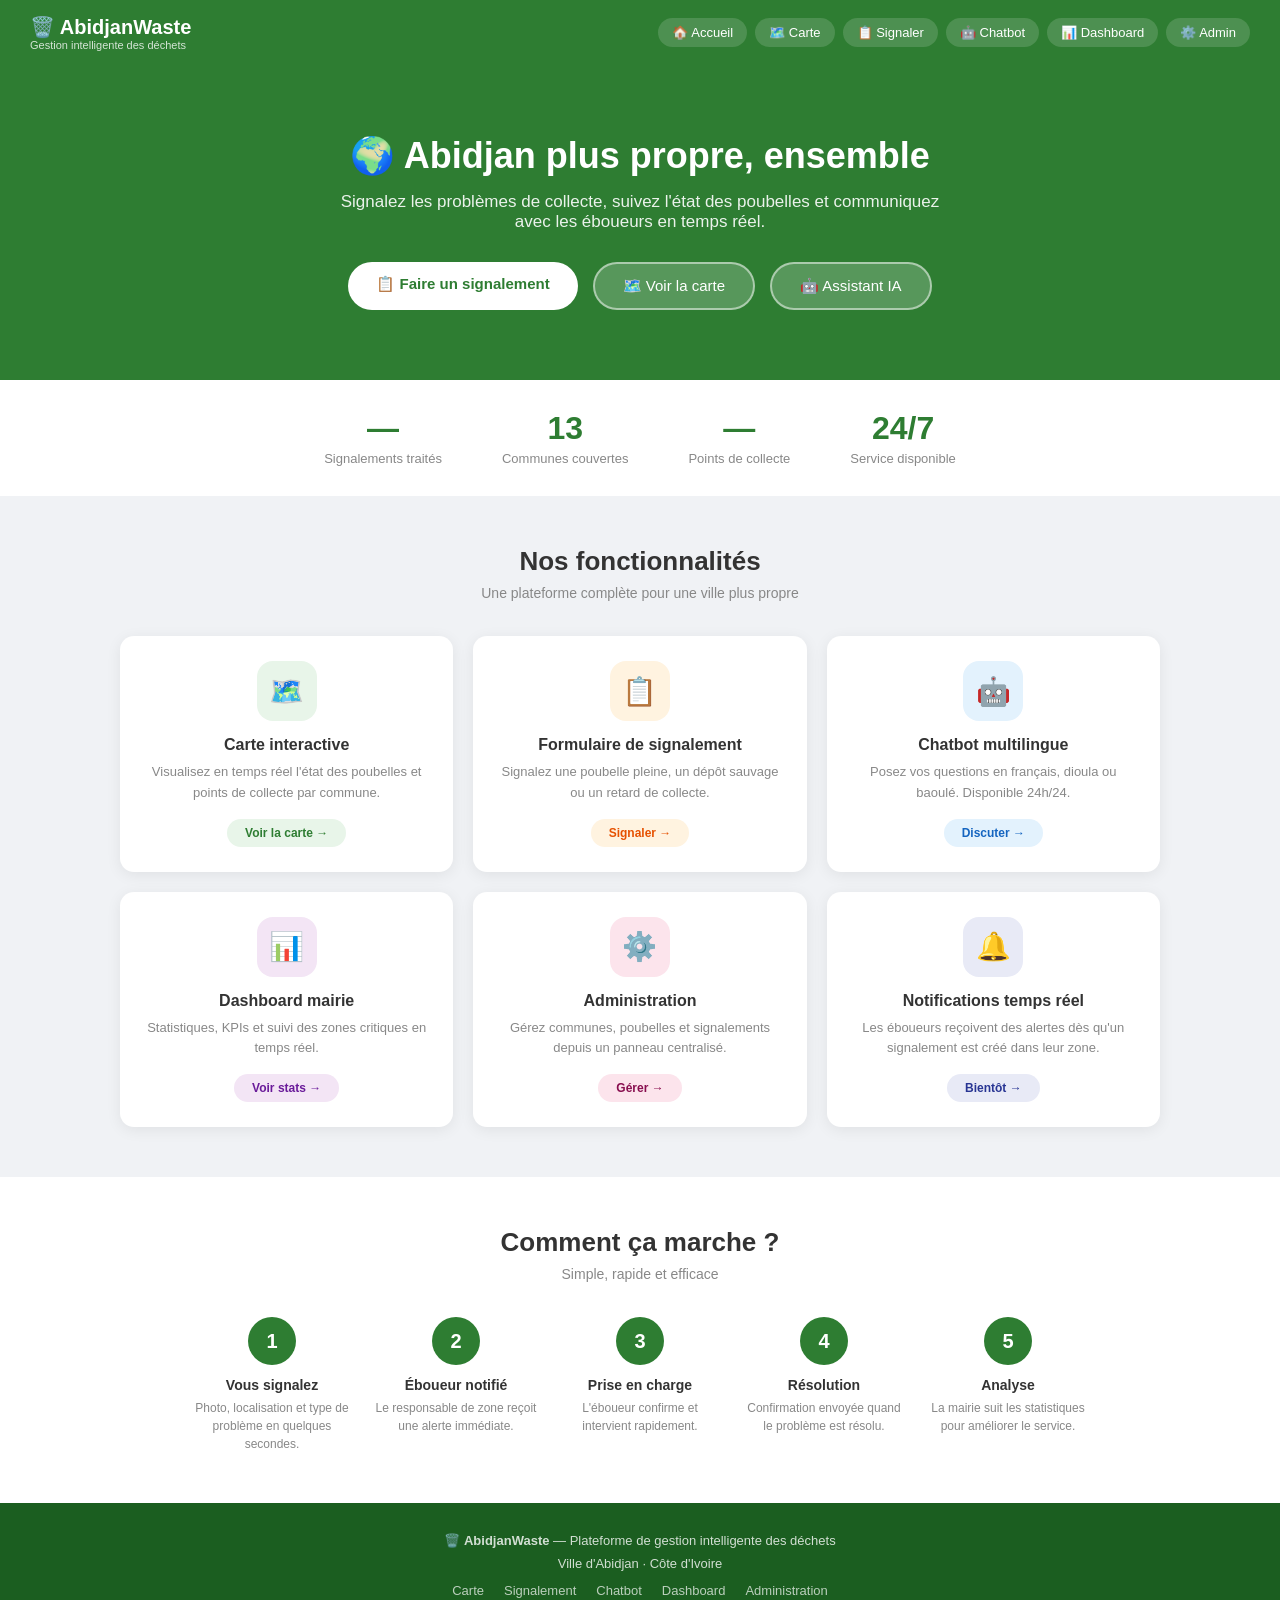
==== templates/index.html @ d7136b06 "Initial commit AbidjanWaste" ====
<!DOCTYPE html>
<html lang="fr">
<head>
    <meta charset="UTF-8">
    <meta name="viewport" content="width=device-width, initial-scale=1.0">
    <title>AbidjanWaste — Gestion intelligente des déchets</title>
    <style>
        * { margin: 0; padding: 0; box-sizing: border-box; }
        body { font-family: Arial, sans-serif; background: #f0f2f5; color: #333; }
        header {
            background: #2e7d32;
            color: white;
            padding: 0 30px;
            display: flex;
            justify-content: space-between;
            align-items: center;
            height: 65px;
        }
        .logo { display: flex; align-items: center; gap: 12px; }
        .logo h1 { font-size: 20px; }
        .logo p { font-size: 11px; opacity: 0.8; }
        nav { display: flex; gap: 8px; }
        nav a {
            color: white;
            text-decoration: none;
            padding: 7px 14px;
            border-radius: 20px;
            font-size: 13px;
            background: rgba(255,255,255,0.15);
        }
        nav a:hover { background: rgba(255,255,255,0.3); }
        .hero {
            background: #2e7d32;
            color: white;
            padding: 70px 30px;
            text-align: center;
        }
        .hero h2 { font-size: 36px; margin-bottom: 15px; }
        .hero p { font-size: 17px; opacity: 0.9; max-width: 600px; margin: 0 auto 30px; }
        .hero-buttons { display: flex; gap: 15px; justify-content: center; flex-wrap: wrap; }
        .btn-primary {
            background: white;
            color: #2e7d32;
            padding: 13px 28px;
            border-radius: 30px;
            text-decoration: none;
            font-weight: bold;
            font-size: 15px;
        }
        .btn-secondary {
            background: rgba(255,255,255,0.2);
            color: white;
            padding: 13px 28px;
            border-radius: 30px;
            text-decoration: none;
            font-size: 15px;
            border: 2px solid rgba(255,255,255,0.5);
        }
        .stats {
            background: white;
            padding: 30px;
            display: flex;
            justify-content: center;
            gap: 60px;
        }
        .stat-item { text-align: center; }
        .stat-value { font-size: 32px; font-weight: bold; color: #2e7d32; }
        .stat-label { font-size: 13px; color: #888; margin-top: 4px; }
        .section { padding: 50px 30px; max-width: 1100px; margin: 0 auto; }
        .section-title { text-align: center; font-size: 26px; color: #333; margin-bottom: 8px; }
        .section-subtitle { text-align: center; color: #888; font-size: 14px; margin-bottom: 35px; }
        .features-grid {
            display: grid;
            grid-template-columns: repeat(3, 1fr);
            gap: 20px;
        }
        .feature-card {
            background: white;
            border-radius: 14px;
            padding: 25px;
            box-shadow: 0 3px 15px rgba(0,0,0,0.07);
            text-align: center;
            text-decoration: none;
            color: inherit;
            display: block;
        }
        .feature-card:hover { box-shadow: 0 6px 20px rgba(0,0,0,0.12); }
        .feature-icon {
            width: 60px; height: 60px;
            border-radius: 16px;
            display: flex; align-items: center;
            justify-content: center;
            font-size: 28px;
            margin: 0 auto 15px;
        }
        .feature-card h3 { font-size: 16px; color: #333; margin-bottom: 8px; }
        .feature-card p { font-size: 13px; color: #888; line-height: 1.6; }
        .feature-btn {
            display: inline-block;
            margin-top: 15px;
            padding: 7px 18px;
            border-radius: 20px;
            font-size: 12px;
            font-weight: bold;
            text-decoration: none;
        }
        .how-section { background: white; padding: 50px 30px; }
        .how-inner { max-width: 900px; margin: 0 auto; }
        .steps { display: flex; justify-content: space-between; gap: 20px; margin-top: 35px; flex-wrap: wrap; }
        .step { flex: 1; min-width: 150px; text-align: center; }
        .step-num {
            width: 48px; height: 48px;
            background: #2e7d32;
            color: white;
            border-radius: 50%;
            display: flex; align-items: center; justify-content: center;
            font-size: 20px; font-weight: bold;
            margin: 0 auto 12px;
        }
        .step h4 { font-size: 14px; color: #333; margin-bottom: 6px; }
        .step p { font-size: 12px; color: #888; line-height: 1.5; }
        footer {
            background: #1b5e20;
            color: white;
            padding: 30px;
            text-align: center;
        }
        footer p { opacity: 0.8; font-size: 13px; margin-bottom: 8px; }
        .footer-links { display: flex; gap: 20px; justify-content: center; margin-top: 12px; }
        .footer-links a { color: rgba(255,255,255,0.7); text-decoration: none; font-size: 13px; }
        .footer-links a:hover { color: white; }
    </style>
</head>
<body>

<header>
    <div class="logo">
        <div>
            <h1>🗑️ AbidjanWaste</h1>
            <p>Gestion intelligente des déchets</p>
        </div>
    </div>
    <nav>
        <a href="/">🏠 Accueil</a>
        <a href="/carte/">🗺️ Carte</a>
        <a href="/signalement/">📋 Signaler</a>
        <a href="/chatbot/">🤖 Chatbot</a>
        <a href="/dashboard/">📊 Dashboard</a>
        <a href="/admin/">⚙️ Admin</a>
    </nav>
</header>

<div class="hero">
    <h2>🌍 Abidjan plus propre, ensemble</h2>
    <p>Signalez les problèmes de collecte, suivez l'état des poubelles et communiquez avec les éboueurs en temps réel.</p>
    <div class="hero-buttons">
        <a href="/signalement/" class="btn-primary">📋 Faire un signalement</a>
        <a href="/carte/" class="btn-secondary">🗺️ Voir la carte</a>
        <a href="/chatbot/" class="btn-secondary">🤖 Assistant IA</a>
    </div>
</div>

<div class="stats">
    <div class="stat-item">
        <div class="stat-value" id="stat-signalements">—</div>
        <div class="stat-label">Signalements traités</div>
    </div>
    <div class="stat-item">
        <div class="stat-value">13</div>
        <div class="stat-label">Communes couvertes</div>
    </div>
    <div class="stat-item">
        <div class="stat-value" id="stat-poubelles">—</div>
        <div class="stat-label">Points de collecte</div>
    </div>
    <div class="stat-item">
        <div class="stat-value">24/7</div>
        <div class="stat-label">Service disponible</div>
    </div>
</div>

<div class="section">
    <h2 class="section-title">Nos fonctionnalités</h2>
    <p class="section-subtitle">Une plateforme complète pour une ville plus propre</p>
    <div class="features-grid">
        <a href="/carte/" class="feature-card">
            <div class="feature-icon" style="background:#e8f5e9">🗺️</div>
            <h3>Carte interactive</h3>
            <p>Visualisez en temps réel l'état des poubelles et points de collecte par commune.</p>
            <span class="feature-btn" style="background:#e8f5e9;color:#2e7d32">Voir la carte →</span>
        </a>
        <a href="/signalement/" class="feature-card">
            <div class="feature-icon" style="background:#fff3e0">📋</div>
            <h3>Formulaire de signalement</h3>
            <p>Signalez une poubelle pleine, un dépôt sauvage ou un retard de collecte.</p>
            <span class="feature-btn" style="background:#fff3e0;color:#e65100">Signaler →</span>
        </a>
        <a href="/chatbot/" class="feature-card">
            <div class="feature-icon" style="background:#e3f2fd">🤖</div>
            <h3>Chatbot multilingue</h3>
            <p>Posez vos questions en français, dioula ou baoulé. Disponible 24h/24.</p>
            <span class="feature-btn" style="background:#e3f2fd;color:#1565c0">Discuter →</span>
        </a>
        <a href="/dashboard/" class="feature-card">
            <div class="feature-icon" style="background:#f3e5f5">📊</div>
            <h3>Dashboard mairie</h3>
            <p>Statistiques, KPIs et suivi des zones critiques en temps réel.</p>
            <span class="feature-btn" style="background:#f3e5f5;color:#6a1b9a">Voir stats →</span>
        </a>
        <a href="/admin/" class="feature-card">
            <div class="feature-icon" style="background:#fce4ec">⚙️</div>
            <h3>Administration</h3>
            <p>Gérez communes, poubelles et signalements depuis un panneau centralisé.</p>
            <span class="feature-btn" style="background:#fce4ec;color:#880e4f">Gérer →</span>
        </a>
        <div class="feature-card">
            <div class="feature-icon" style="background:#e8eaf6">🔔</div>
            <h3>Notifications temps réel</h3>
            <p>Les éboueurs reçoivent des alertes dès qu'un signalement est créé dans leur zone.</p>
            <span class="feature-btn" style="background:#e8eaf6;color:#283593">Bientôt →</span>
        </div>
    </div>
</div>

<div class="how-section">
    <div class="how-inner">
        <h2 class="section-title">Comment ça marche ?</h2>
        <p class="section-subtitle">Simple, rapide et efficace</p>
        <div class="steps">
            <div class="step">
                <div class="step-num">1</div>
                <h4>Vous signalez</h4>
                <p>Photo, localisation et type de problème en quelques secondes.</p>
            </div>
            <div class="step">
                <div class="step-num">2</div>
                <h4>Éboueur notifié</h4>
                <p>Le responsable de zone reçoit une alerte immédiate.</p>
            </div>
            <div class="step">
                <div class="step-num">3</div>
                <h4>Prise en charge</h4>
                <p>L'éboueur confirme et intervient rapidement.</p>
            </div>
            <div class="step">
                <div class="step-num">4</div>
                <h4>Résolution</h4>
                <p>Confirmation envoyée quand le problème est résolu.</p>
            </div>
            <div class="step">
                <div class="step-num">5</div>
                <h4>Analyse</h4>
                <p>La mairie suit les statistiques pour améliorer le service.</p>
            </div>
        </div>
    </div>
</div>

<footer>
    <p>🗑️ <strong>AbidjanWaste</strong> — Plateforme de gestion intelligente des déchets</p>
    <p>Ville d'Abidjan · Côte d'Ivoire</p>
    <div class="footer-links">
        <a href="/carte/">Carte</a>
        <a href="/signalement/">Signalement</a>
        <a href="/chatbot/">Chatbot</a>
        <a href="/dashboard/">Dashboard</a>
        <a href="/admin/">Administration</a>
    </div>
</footer>

<script>
    fetch('/api/signalements/')
        .then(r => r.json())
        .then(data => {
            document.getElementById('stat-signalements').textContent = data.length;
        });
    fetch('/api/poubelles/')
        .then(r => r.json())
        .then(data => {
            document.getElementById('stat-poubelles').textContent = data.length;
        });
</script>

</body>
</html>
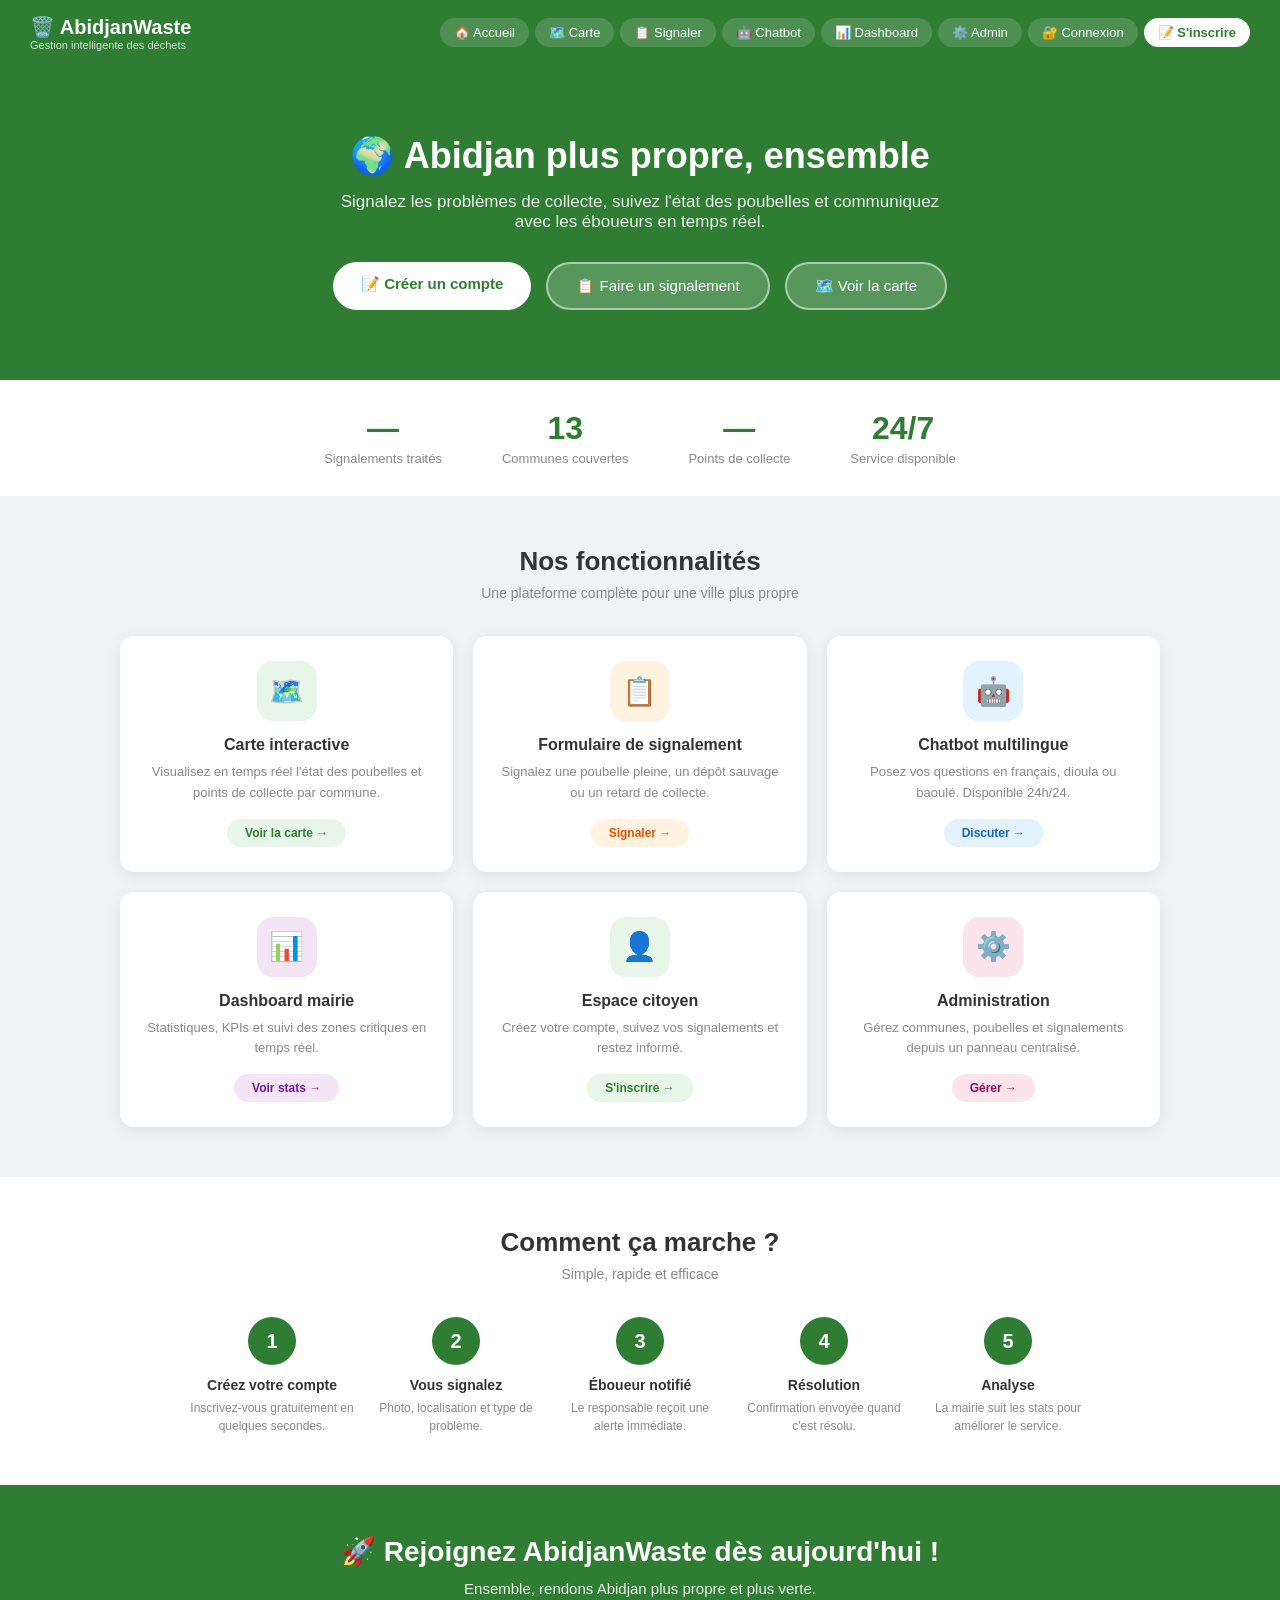
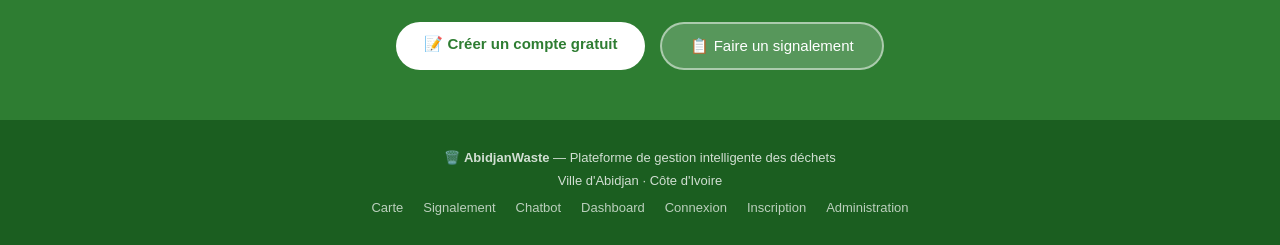
==== commit 98afc9cf: "Ajout système de points et classement citoyens" ====
--- a/templates/index.html
+++ b/templates/index.html
@@ -4,8 +4,8 @@
     <meta charset="UTF-8">
     <meta name="viewport" content="width=device-width, initial-scale=1.0">
     <title>AbidjanWaste — Gestion intelligente des déchets</title>
+    <link rel="stylesheet" href="/static/css/style.css">
     <style>
-        * { margin: 0; padding: 0; box-sizing: border-box; }
         body { font-family: Arial, sans-serif; background: #f0f2f5; color: #333; }
         header {
             background: #2e7d32;
@@ -19,7 +19,7 @@
         .logo { display: flex; align-items: center; gap: 12px; }
         .logo h1 { font-size: 20px; }
         .logo p { font-size: 11px; opacity: 0.8; }
-        nav { display: flex; gap: 8px; }
+        nav { display: flex; gap: 6px; flex-wrap: wrap; }
         nav a {
             color: white;
             text-decoration: none;
@@ -29,6 +29,11 @@
             background: rgba(255,255,255,0.15);
         }
         nav a:hover { background: rgba(255,255,255,0.3); }
+        nav a.btn-register {
+            background: white;
+            color: #2e7d32;
+            font-weight: bold;
+        }
         .hero {
             background: #2e7d32;
             color: white;
@@ -62,6 +67,7 @@
             display: flex;
             justify-content: center;
             gap: 60px;
+            flex-wrap: wrap;
         }
         .stat-item { text-align: center; }
         .stat-value { font-size: 32px; font-weight: bold; color: #2e7d32; }
@@ -119,6 +125,15 @@
         }
         .step h4 { font-size: 14px; color: #333; margin-bottom: 6px; }
         .step p { font-size: 12px; color: #888; line-height: 1.5; }
+        .cta-section {
+            background: #2e7d32;
+            color: white;
+            padding: 50px 30px;
+            text-align: center;
+        }
+        .cta-section h2 { font-size: 28px; margin-bottom: 12px; }
+        .cta-section p { font-size: 15px; opacity: 0.9; margin-bottom: 25px; }
+        .cta-buttons { display: flex; gap: 15px; justify-content: center; flex-wrap: wrap; }
         footer {
             background: #1b5e20;
             color: white;
@@ -126,13 +141,14 @@
             text-align: center;
         }
         footer p { opacity: 0.8; font-size: 13px; margin-bottom: 8px; }
-        .footer-links { display: flex; gap: 20px; justify-content: center; margin-top: 12px; }
+        .footer-links { display: flex; gap: 20px; justify-content: center; margin-top: 12px; flex-wrap: wrap; }
         .footer-links a { color: rgba(255,255,255,0.7); text-decoration: none; font-size: 13px; }
         .footer-links a:hover { color: white; }
     </style>
 </head>
 <body>
 
+<!-- HEADER -->
 <header>
     <div class="logo">
         <div>
@@ -147,19 +163,23 @@
         <a href="/chatbot/">🤖 Chatbot</a>
         <a href="/dashboard/">📊 Dashboard</a>
         <a href="/admin/">⚙️ Admin</a>
+        <a href="/login/">🔐 Connexion</a>
+        <a href="/register/" class="btn-register">📝 S'inscrire</a>
     </nav>
 </header>
 
+<!-- HERO -->
 <div class="hero">
     <h2>🌍 Abidjan plus propre, ensemble</h2>
     <p>Signalez les problèmes de collecte, suivez l'état des poubelles et communiquez avec les éboueurs en temps réel.</p>
     <div class="hero-buttons">
-        <a href="/signalement/" class="btn-primary">📋 Faire un signalement</a>
+        <a href="/register/" class="btn-primary">📝 Créer un compte</a>
+        <a href="/signalement/" class="btn-secondary">📋 Faire un signalement</a>
         <a href="/carte/" class="btn-secondary">🗺️ Voir la carte</a>
-        <a href="/chatbot/" class="btn-secondary">🤖 Assistant IA</a>
-    </div>
-</div>
-
+    </div>
+</div>
+
+<!-- STATS -->
 <div class="stats">
     <div class="stat-item">
         <div class="stat-value" id="stat-signalements">—</div>
@@ -179,6 +199,7 @@
     </div>
 </div>
 
+<!-- FONCTIONNALITÉS -->
 <div class="section">
     <h2 class="section-title">Nos fonctionnalités</h2>
     <p class="section-subtitle">Une plateforme complète pour une ville plus propre</p>
@@ -207,21 +228,22 @@
             <p>Statistiques, KPIs et suivi des zones critiques en temps réel.</p>
             <span class="feature-btn" style="background:#f3e5f5;color:#6a1b9a">Voir stats →</span>
         </a>
+        <a href="/register/" class="feature-card">
+            <div class="feature-icon" style="background:#e8f5e9">👤</div>
+            <h3>Espace citoyen</h3>
+            <p>Créez votre compte, suivez vos signalements et restez informé.</p>
+            <span class="feature-btn" style="background:#e8f5e9;color:#2e7d32">S'inscrire →</span>
+        </a>
         <a href="/admin/" class="feature-card">
             <div class="feature-icon" style="background:#fce4ec">⚙️</div>
             <h3>Administration</h3>
             <p>Gérez communes, poubelles et signalements depuis un panneau centralisé.</p>
             <span class="feature-btn" style="background:#fce4ec;color:#880e4f">Gérer →</span>
         </a>
-        <div class="feature-card">
-            <div class="feature-icon" style="background:#e8eaf6">🔔</div>
-            <h3>Notifications temps réel</h3>
-            <p>Les éboueurs reçoivent des alertes dès qu'un signalement est créé dans leur zone.</p>
-            <span class="feature-btn" style="background:#e8eaf6;color:#283593">Bientôt →</span>
-        </div>
-    </div>
-</div>
-
+    </div>
+</div>
+
+<!-- COMMENT ÇA MARCHE -->
 <div class="how-section">
     <div class="how-inner">
         <h2 class="section-title">Comment ça marche ?</h2>
@@ -229,33 +251,44 @@
         <div class="steps">
             <div class="step">
                 <div class="step-num">1</div>
+                <h4>Créez votre compte</h4>
+                <p>Inscrivez-vous gratuitement en quelques secondes.</p>
+            </div>
+            <div class="step">
+                <div class="step-num">2</div>
                 <h4>Vous signalez</h4>
-                <p>Photo, localisation et type de problème en quelques secondes.</p>
-            </div>
-            <div class="step">
-                <div class="step-num">2</div>
+                <p>Photo, localisation et type de problème.</p>
+            </div>
+            <div class="step">
+                <div class="step-num">3</div>
                 <h4>Éboueur notifié</h4>
-                <p>Le responsable de zone reçoit une alerte immédiate.</p>
-            </div>
-            <div class="step">
-                <div class="step-num">3</div>
-                <h4>Prise en charge</h4>
-                <p>L'éboueur confirme et intervient rapidement.</p>
+                <p>Le responsable reçoit une alerte immédiate.</p>
             </div>
             <div class="step">
                 <div class="step-num">4</div>
                 <h4>Résolution</h4>
-                <p>Confirmation envoyée quand le problème est résolu.</p>
+                <p>Confirmation envoyée quand c'est résolu.</p>
             </div>
             <div class="step">
                 <div class="step-num">5</div>
                 <h4>Analyse</h4>
-                <p>La mairie suit les statistiques pour améliorer le service.</p>
+                <p>La mairie suit les stats pour améliorer le service.</p>
             </div>
         </div>
     </div>
 </div>
 
+<!-- CTA -->
+<div class="cta-section">
+    <h2>🚀 Rejoignez AbidjanWaste dès aujourd'hui !</h2>
+    <p>Ensemble, rendons Abidjan plus propre et plus verte.</p>
+    <div class="cta-buttons">
+        <a href="/register/" class="btn-primary">📝 Créer un compte gratuit</a>
+        <a href="/signalement/" class="btn-secondary">📋 Faire un signalement</a>
+    </div>
+</div>
+
+<!-- FOOTER -->
 <footer>
     <p>🗑️ <strong>AbidjanWaste</strong> — Plateforme de gestion intelligente des déchets</p>
     <p>Ville d'Abidjan · Côte d'Ivoire</p>
@@ -264,6 +297,8 @@
         <a href="/signalement/">Signalement</a>
         <a href="/chatbot/">Chatbot</a>
         <a href="/dashboard/">Dashboard</a>
+        <a href="/login/">Connexion</a>
+        <a href="/register/">Inscription</a>
         <a href="/admin/">Administration</a>
     </div>
 </footer>
--- a/static/css/style.css
+++ b/static/css/style.css
@@ -0,0 +1,120 @@
+/* ===== ABIDJANWASTE — STYLES GLOBAUX ===== */
+
+:root {
+    --vert: #2e7d32;
+    --vert-dark: #1b5e20;
+    --vert-light: #e8f5e9;
+    --orange: #ff9800;
+    --bleu: #1976d2;
+    --rouge: #f44336;
+    --gris: #f0f2f5;
+    --blanc: #ffffff;
+    --texte: #333333;
+    --texte-muted: #888888;
+    --shadow: 0 3px 15px rgba(0,0,0,0.08);
+    --radius: 12px;
+}
+
+* { margin: 0; padding: 0; box-sizing: border-box; }
+body { font-family: 'Segoe UI', Arial, sans-serif; background: var(--gris); color: var(--texte); }
+
+/* NAVBAR */
+.navbar {
+    background: var(--vert);
+    color: white;
+    padding: 0 30px;
+    display: flex;
+    justify-content: space-between;
+    align-items: center;
+    height: 64px;
+    position: sticky;
+    top: 0;
+    z-index: 1000;
+    box-shadow: 0 2px 12px rgba(0,0,0,0.15);
+}
+.navbar-brand { display: flex; align-items: center; gap: 10px; text-decoration: none; color: white; }
+.navbar-brand h1 { font-size: 19px; font-weight: 700; }
+.navbar-brand p { font-size: 11px; opacity: 0.75; }
+.navbar-nav { display: flex; gap: 6px; }
+.navbar-nav a {
+    color: white;
+    text-decoration: none;
+    padding: 6px 14px;
+    border-radius: 20px;
+    font-size: 13px;
+    opacity: 0.85;
+    transition: all 0.2s;
+}
+.navbar-nav a:hover, .navbar-nav a.active {
+    background: rgba(255,255,255,0.2);
+    opacity: 1;
+}
+
+/* CARDS */
+.card {
+    background: var(--blanc);
+    border-radius: var(--radius);
+    box-shadow: var(--shadow);
+    padding: 24px;
+}
+
+/* BOUTONS */
+.btn {
+    display: inline-block;
+    padding: 10px 22px;
+    border-radius: 25px;
+    font-size: 14px;
+    font-weight: 600;
+    text-decoration: none;
+    border: none;
+    cursor: pointer;
+    transition: all 0.2s;
+}
+.btn-green { background: var(--vert); color: white; }
+.btn-green:hover { background: var(--vert-dark); }
+.btn-white { background: white; color: var(--vert); }
+.btn-white:hover { background: var(--vert-light); }
+.btn-outline { background: transparent; color: white; border: 2px solid rgba(255,255,255,0.6); }
+.btn-outline:hover { background: rgba(255,255,255,0.15); }
+
+/* BADGES */
+.badge {
+    padding: 4px 12px;
+    border-radius: 20px;
+    font-size: 11px;
+    font-weight: 700;
+}
+.badge-attente { background: #fff3e0; color: #e65100; }
+.badge-charge { background: #e3f2fd; color: #1565c0; }
+.badge-resolu { background: #e8f5e9; color: #2e7d32; }
+
+/* FOOTER */
+.footer {
+    background: var(--vert-dark);
+    color: white;
+    padding: 30px;
+    text-align: center;
+    margin-top: 40px;
+}
+.footer p { opacity: 0.8; font-size: 13px; margin-bottom: 6px; }
+.footer-links { display: flex; gap: 20px; justify-content: center; margin-top: 12px; flex-wrap: wrap; }
+.footer-links a { color: rgba(255,255,255,0.7); text-decoration: none; font-size: 13px; }
+.footer-links a:hover { color: white; }
+
+/* FORMULAIRES */
+.form-group { margin-bottom: 20px; }
+.form-label { display: block; font-weight: 600; margin-bottom: 6px; font-size: 14px; color: #444; }
+.form-control {
+    width: 100%;
+    padding: 10px 14px;
+    border: 1.5px solid #ddd;
+    border-radius: 8px;
+    font-size: 14px;
+    background: #fafafa;
+    transition: border-color 0.2s;
+}
+.form-control:focus { outline: none; border-color: var(--vert); background: white; }
+
+/* ANIMATIONS */
+@keyframes fadeIn { from { opacity: 0; transform: translateY(10px); } to { opacity: 1; transform: translateY(0); } }
+.fade-in { animation: fadeIn 0.4s ease; }
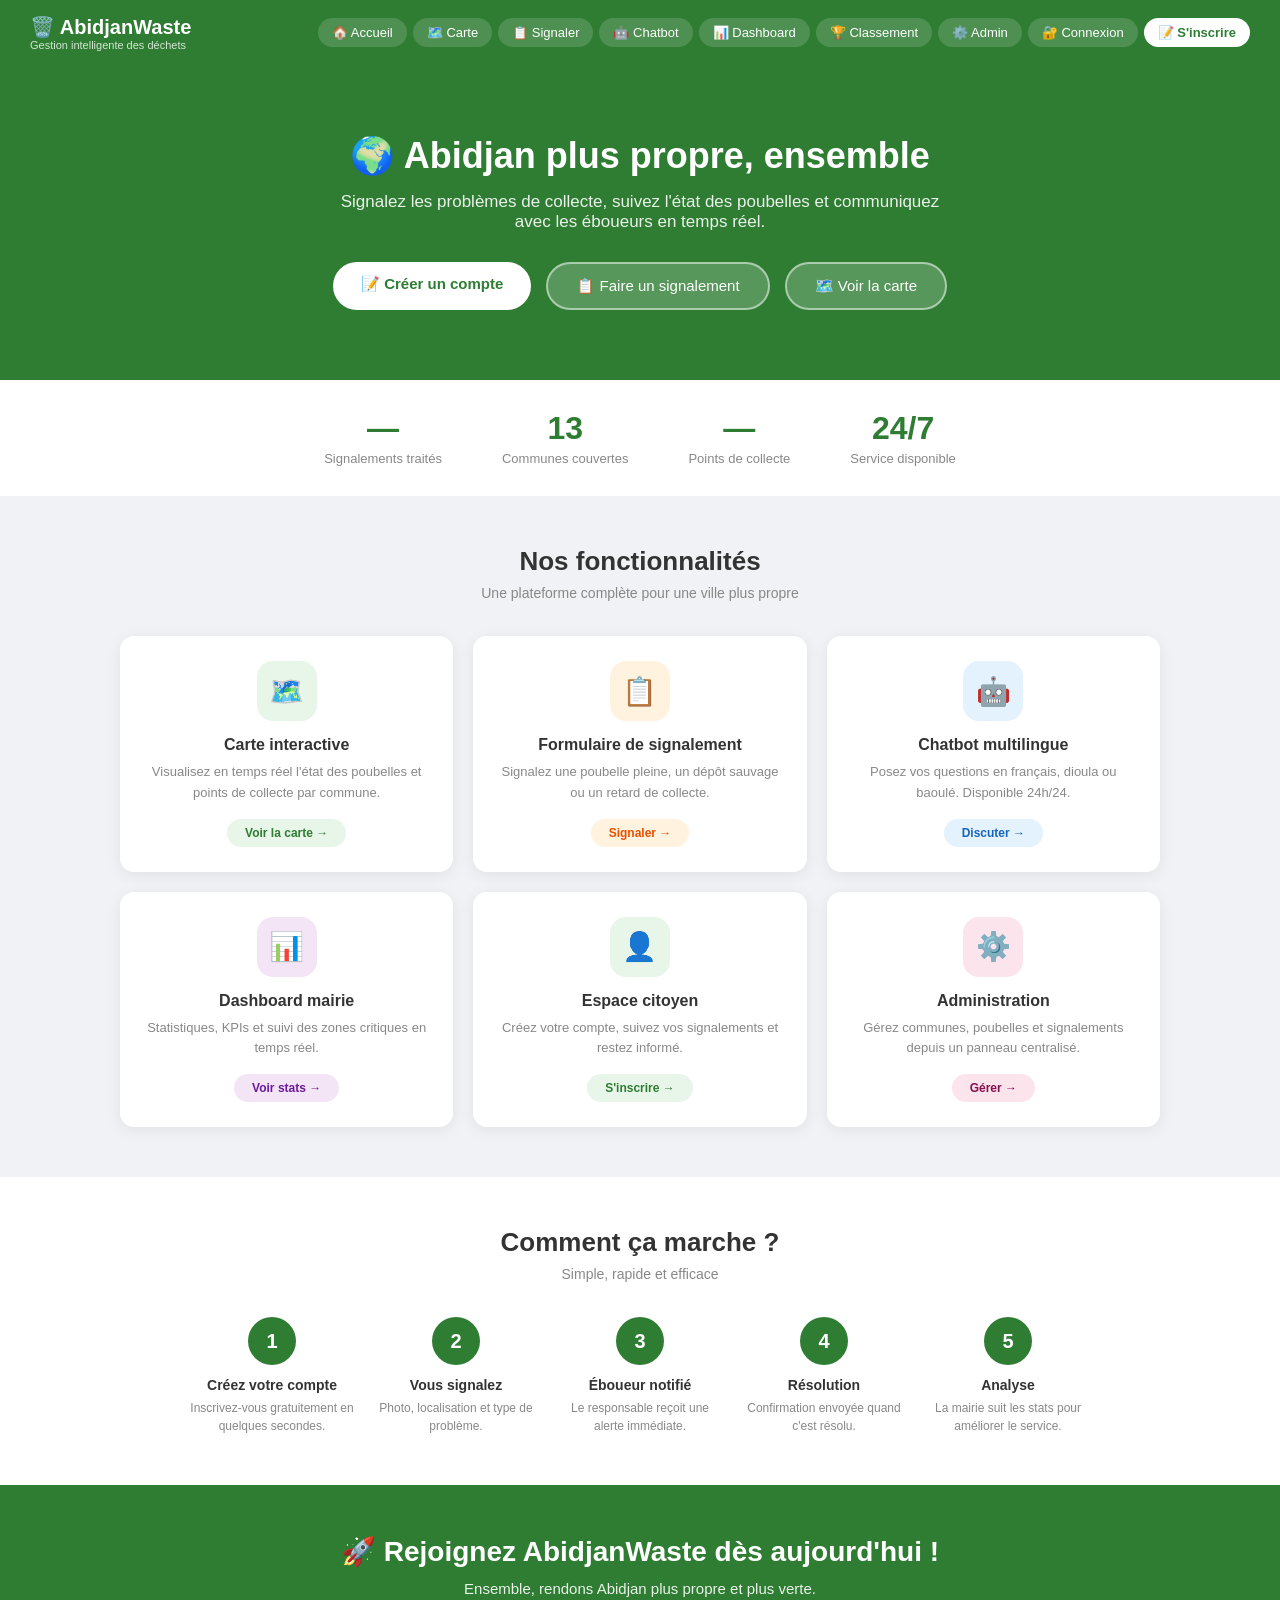
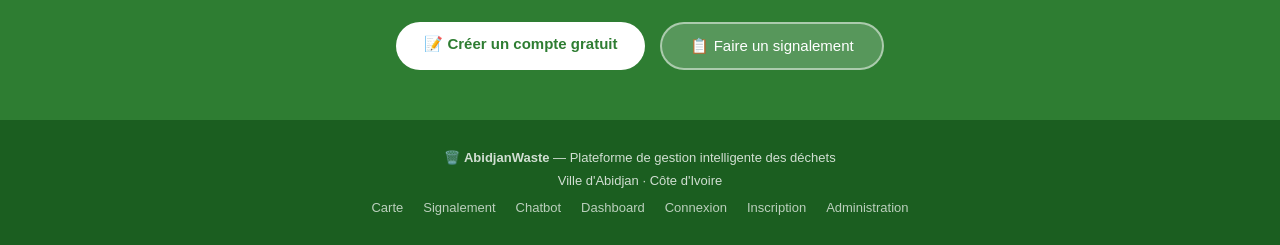
==== commit 7f199a3e: "Ajout classement et système de points" ====
--- a/templates/index.html
+++ b/templates/index.html
@@ -162,8 +162,9 @@
         <a href="/signalement/">📋 Signaler</a>
         <a href="/chatbot/">🤖 Chatbot</a>
         <a href="/dashboard/">📊 Dashboard</a>
+        <a href="/classement/">🏆 Classement</a>
         <a href="/admin/">⚙️ Admin</a>
-        <a href="/login/">🔐 Connexion</a>
+        <a  href="/login/">🔐 Connexion</a>
         <a href="/register/" class="btn-register">📝 S'inscrire</a>
     </nav>
 </header>
